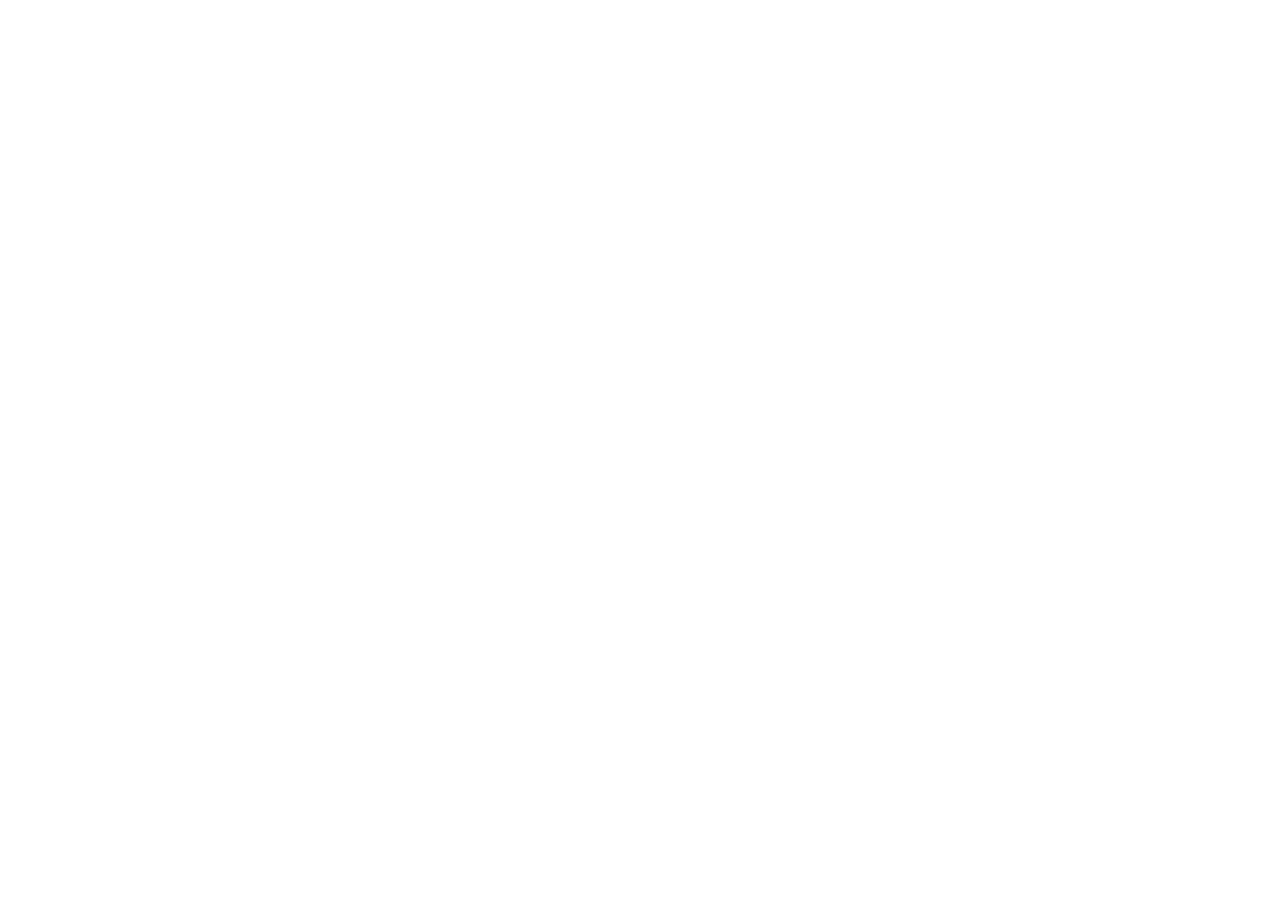
==== index.html @ 43b4e284 "Final" ====
<!doctype html>
<html lang="en">
  <head>
    <meta charset="UTF-8" />
    <meta name="viewport" content="width=device-width, initial-scale=1.0" />
    <title>Javier Alberto Olmos Aguilar | Portafolio</title>
  </head>
  <body>
    <div id="root"></div>
    <script type="module" src="/src/main.tsx"></script>
  </body>
</html>
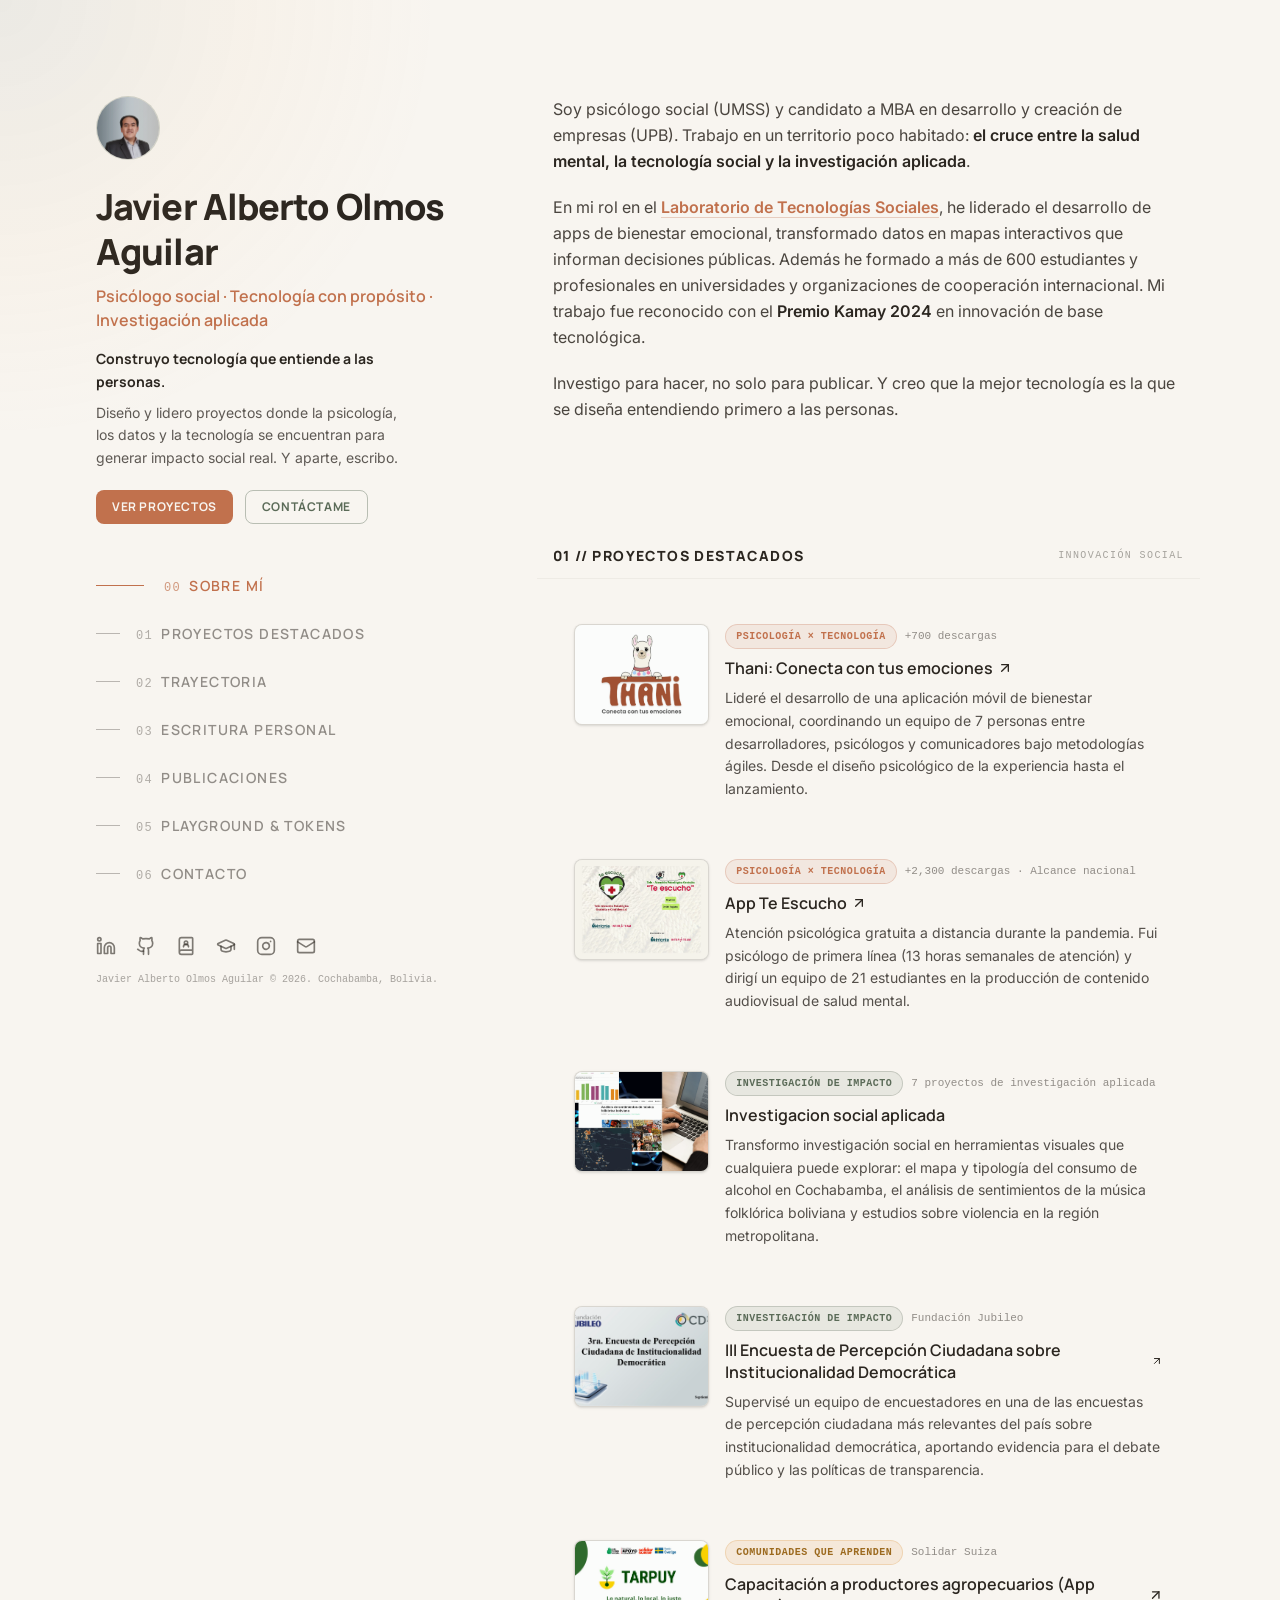
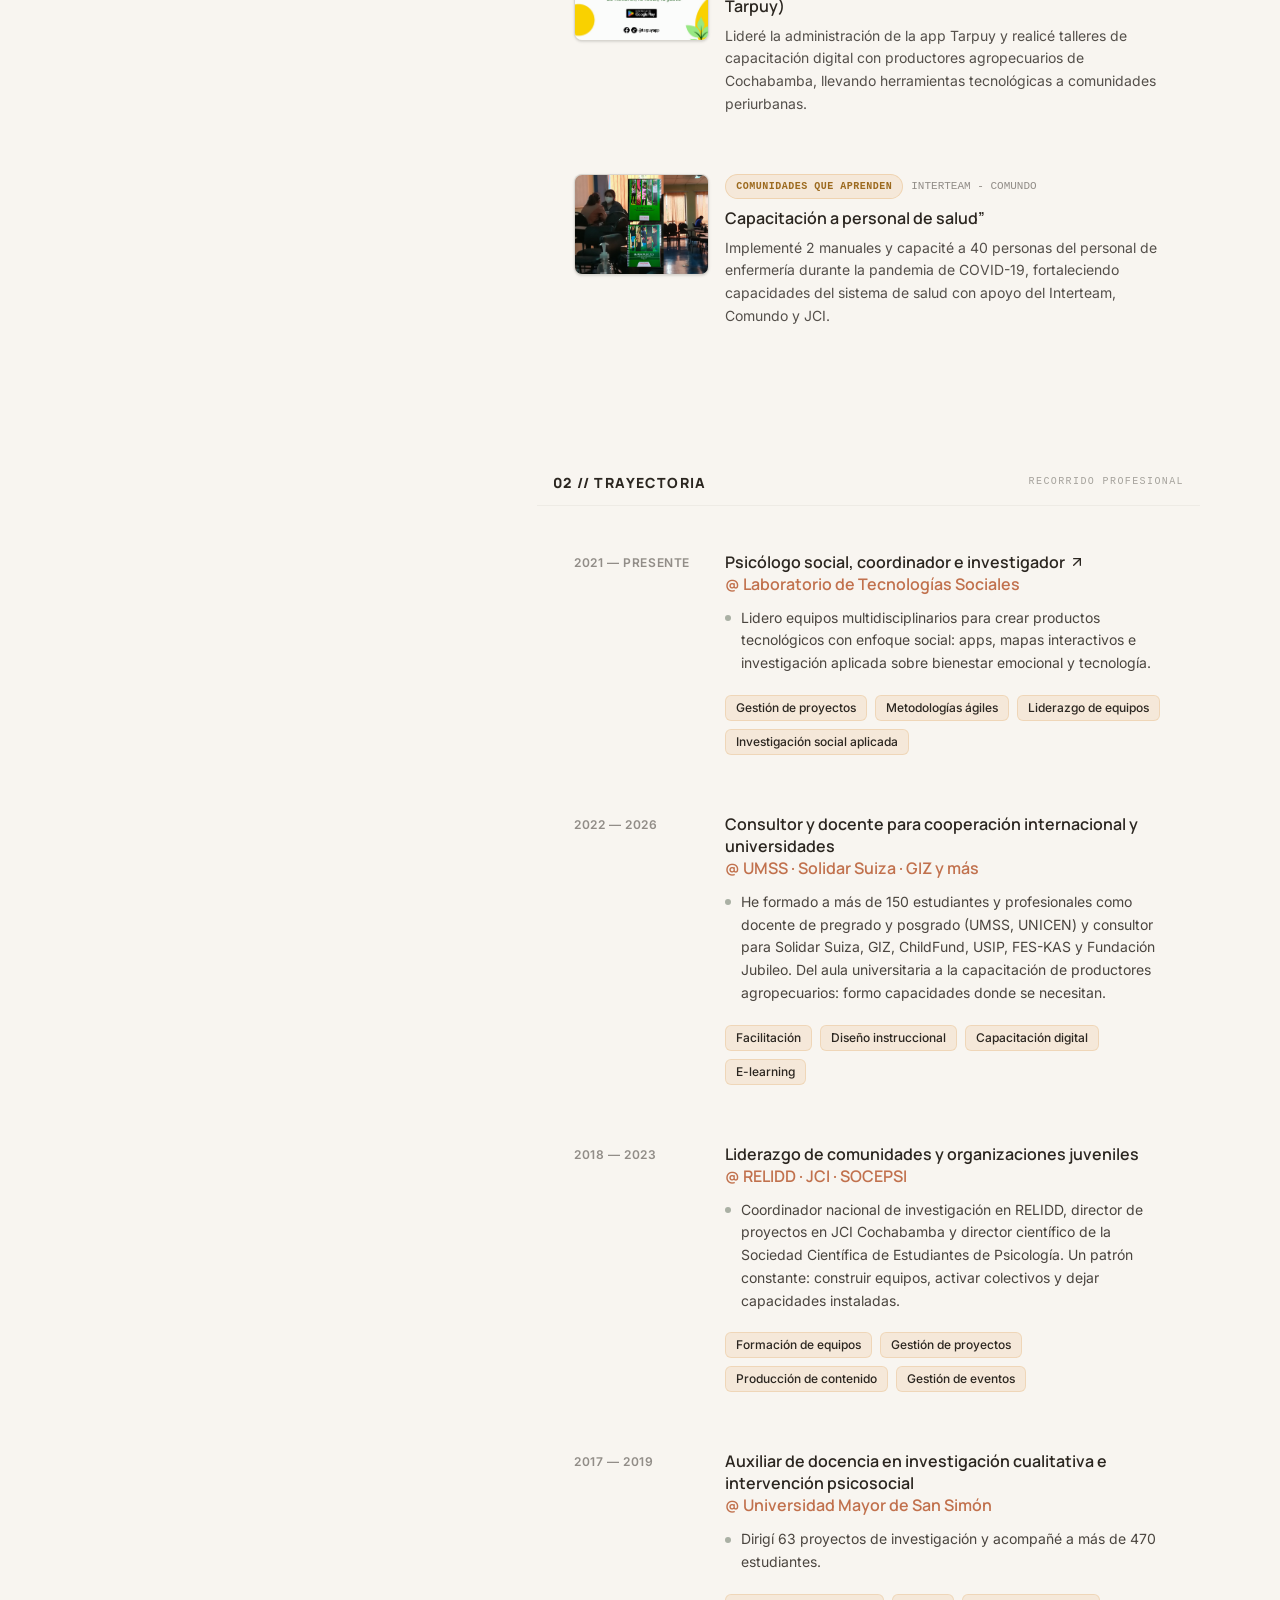
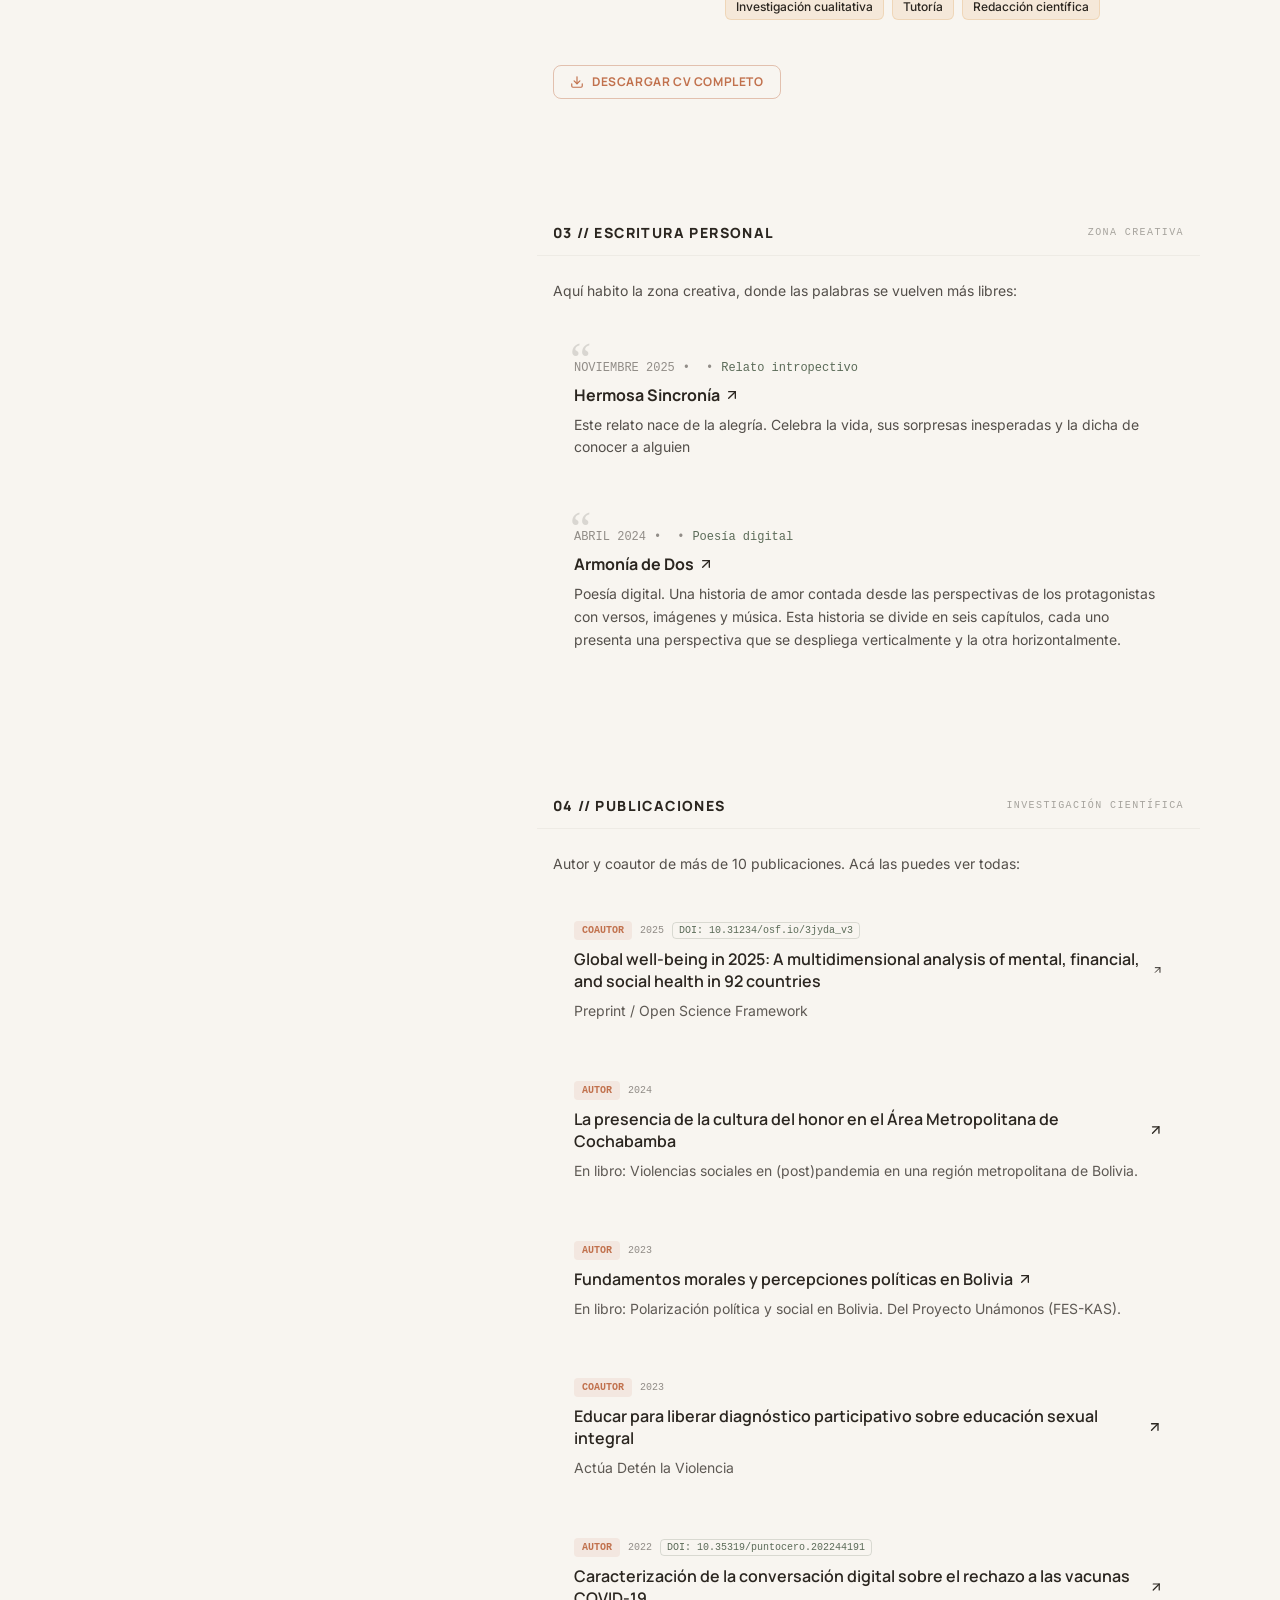
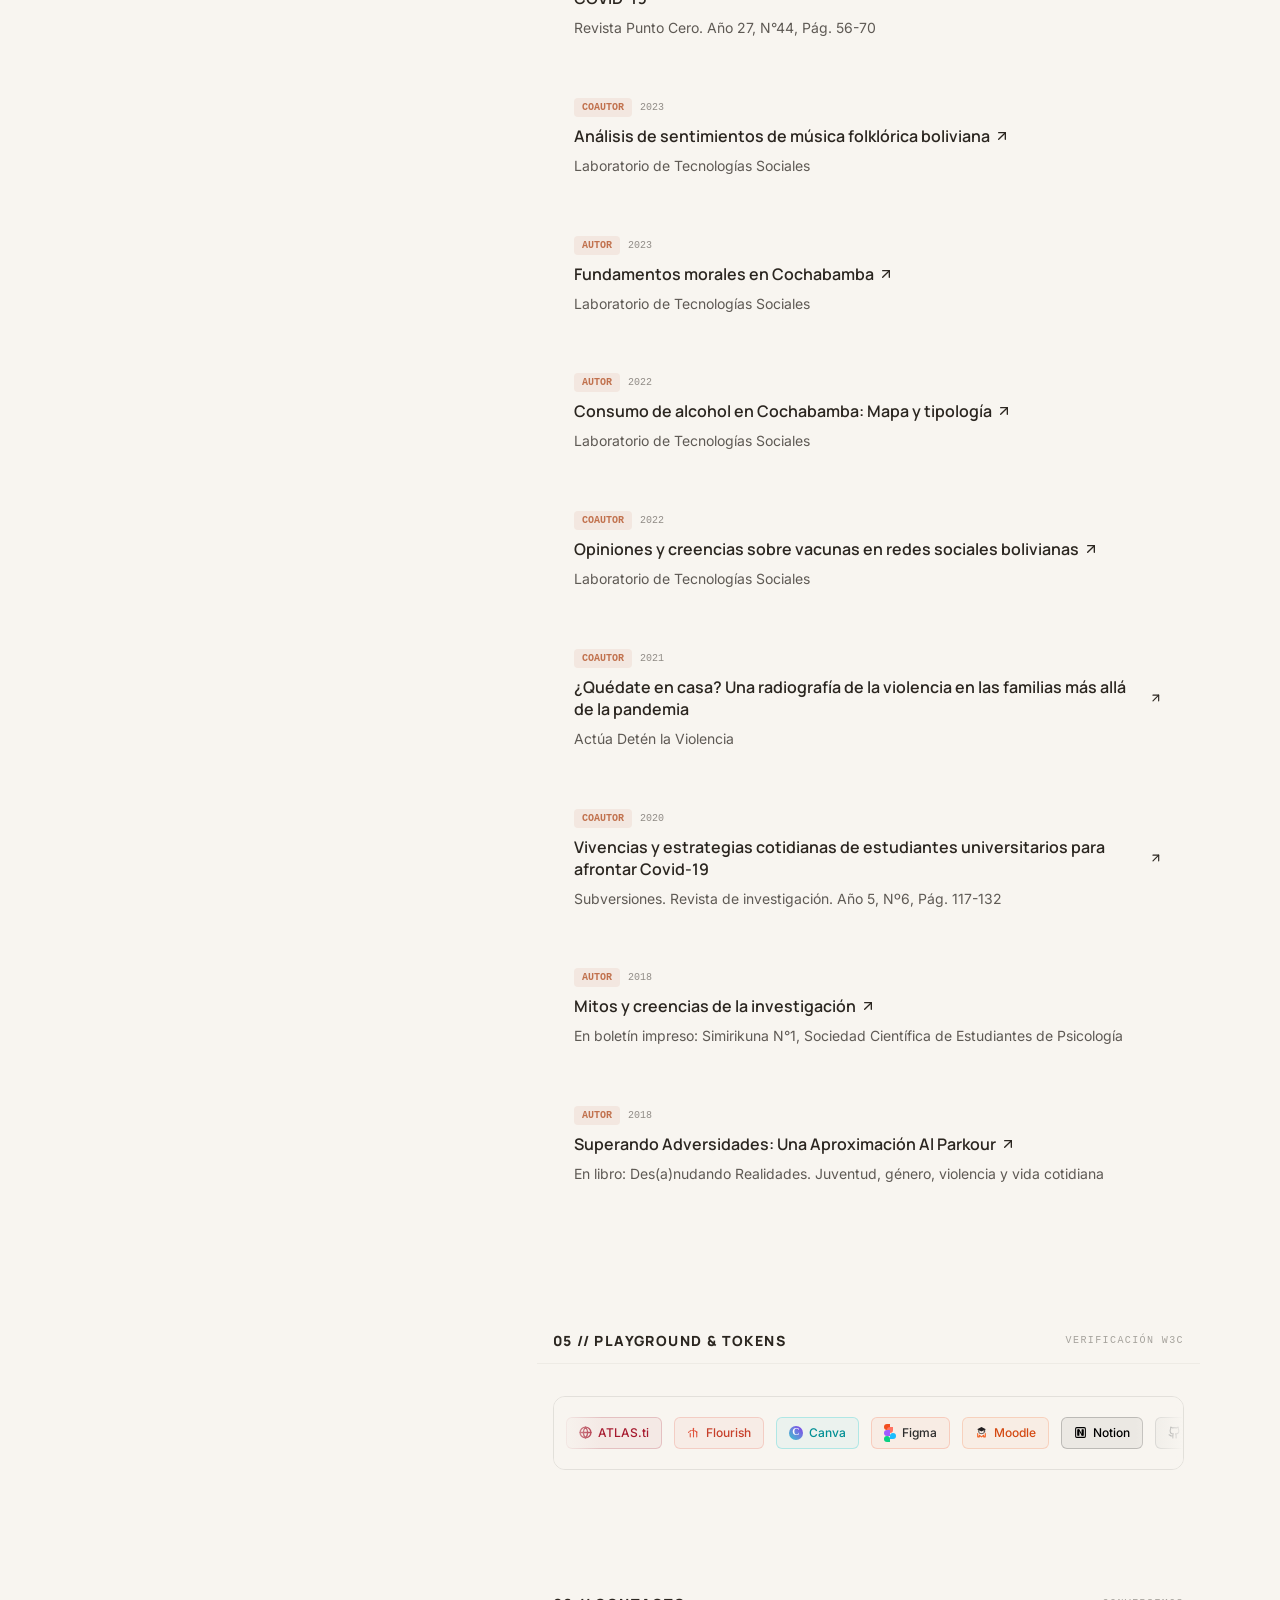
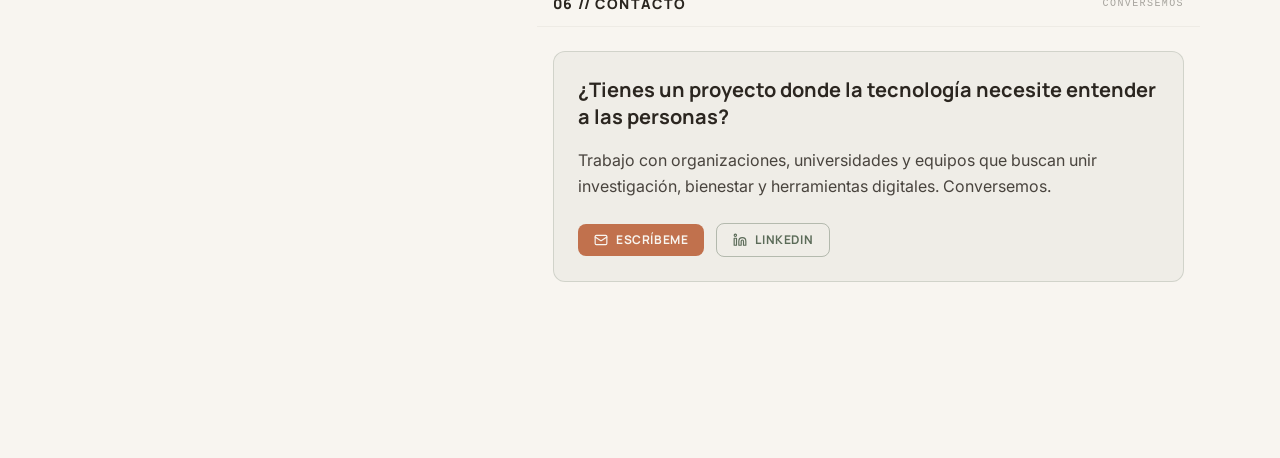
==== commit 6043a604: "Final_V2" ====
--- a/index.html
+++ b/index.html
@@ -4,10 +4,11 @@
     <meta charset="UTF-8" />
     <meta name="viewport" content="width=device-width, initial-scale=1.0" />
     <title>Javier Alberto Olmos Aguilar | Portafolio</title>
+    <script type="module" crossorigin src="./assets/index-BM7VfrUG.js"></script>
+    <link rel="stylesheet" crossorigin href="./assets/index-sVtx9qBC.css">
   </head>
   <body>
     <div id="root"></div>
-    <script type="module" src="/src/main.tsx"></script>
   </body>
 </html>
 
--- a/assets/index-sVtx9qBC.css
+++ b/assets/index-sVtx9qBC.css
@@ -0,0 +1 @@
+@import"https://fonts.googleapis.com/css2?family=Inter:wght@300;400;500;600;700&family=Manrope:wght@400;500;600;700;800&display=swap";/*! tailwindcss v4.3.2 | MIT License | https://tailwindcss.com */@layer properties{@supports (((-webkit-hyphens:none)) and (not (margin-trim:inline))) or ((-moz-orient:inline) and (not (color:rgb(from red r g b)))){*,:before,:after,::backdrop{--tw-translate-x:0;--tw-translate-y:0;--tw-translate-z:0;--tw-scale-x:1;--tw-scale-y:1;--tw-scale-z:1;--tw-border-style:solid;--tw-gradient-position:initial;--tw-gradient-from:#0000;--tw-gradient-via:#0000;--tw-gradient-to:#0000;--tw-gradient-stops:initial;--tw-gradient-via-stops:initial;--tw-gradient-from-position:0%;--tw-gradient-via-position:50%;--tw-gradient-to-position:100%;--tw-leading:initial;--tw-font-weight:initial;--tw-tracking:initial;--tw-shadow:0 0 #0000;--tw-shadow-color:initial;--tw-shadow-alpha:100%;--tw-inset-shadow:0 0 #0000;--tw-inset-shadow-color:initial;--tw-inset-shadow-alpha:100%;--tw-ring-color:initial;--tw-ring-shadow:0 0 #0000;--tw-inset-ring-color:initial;--tw-inset-ring-shadow:0 0 #0000;--tw-ring-inset:initial;--tw-ring-offset-width:0px;--tw-ring-offset-color:#fff;--tw-ring-offset-shadow:0 0 #0000;--tw-blur:initial;--tw-brightness:initial;--tw-contrast:initial;--tw-grayscale:initial;--tw-hue-rotate:initial;--tw-invert:initial;--tw-opacity:initial;--tw-saturate:initial;--tw-sepia:initial;--tw-drop-shadow:initial;--tw-drop-shadow-color:initial;--tw-drop-shadow-alpha:100%;--tw-drop-shadow-size:initial;--tw-backdrop-blur:initial;--tw-backdrop-brightness:initial;--tw-backdrop-contrast:initial;--tw-backdrop-grayscale:initial;--tw-backdrop-hue-rotate:initial;--tw-backdrop-invert:initial;--tw-backdrop-opacity:initial;--tw-backdrop-saturate:initial;--tw-backdrop-sepia:initial;--tw-duration:initial;--tw-ease:initial}}}@layer theme{:root,:host{--font-sans:"Inter", ui-sans-serif, system-ui, -apple-system, BlinkMacSystemFont, "Segoe UI", Roboto, "Helvetica Neue", Arial, sans-serif;--font-serif:ui-serif, Georgia, Cambria, "Times New Roman", Times, serif;--font-mono:ui-monospace, SFMono-Regular, Menlo, Monaco, Consolas, "Liberation Mono", "Courier New", monospace;--color-black:#000;--color-white:#fff;--spacing:.25rem;--breakpoint-xl:80rem;--container-xs:20rem;--text-xs:.75rem;--text-xs--line-height:calc(1 / .75);--text-sm:.875rem;--text-sm--line-height:calc(1.25 / .875);--text-base:1rem;--text-base--line-height: 1.5 ;--text-xl:1.25rem;--text-xl--line-height:calc(1.75 / 1.25);--text-3xl:1.875rem;--text-3xl--line-height: 1.2 ;--text-4xl:2.25rem;--text-4xl--line-height:calc(2.5 / 2.25);--text-5xl:3rem;--text-5xl--line-height:1;--font-weight-normal:400;--font-weight-medium:500;--font-weight-semibold:600;--font-weight-bold:700;--font-weight-extrabold:800;--tracking-tight:-.025em;--tracking-wider:.05em;--tracking-widest:.1em;--leading-tight:1.25;--leading-snug:1.375;--leading-relaxed:1.625;--radius-md:.375rem;--radius-lg:.5rem;--radius-xl:.75rem;--ease-out:cubic-bezier(0, 0, .2, 1);--blur-xs:4px;--default-transition-duration:.15s;--default-transition-timing-function:cubic-bezier(.4, 0, .2, 1);--default-font-family:var(--font-sans);--default-mono-font-family:var(--font-mono);--font-display:"Manrope", ui-sans-serif, system-ui, -apple-system, BlinkMacSystemFont, "Segoe UI", Roboto, "Helvetica Neue", Arial, sans-serif;--color-text-dark:#2b2620;--color-sage:#5b6b58;--color-terracotta:#c1714d;--color-ochre:#e0a458}}@layer base{*,:after,:before,::backdrop{box-sizing:border-box;border:0 solid;margin:0;padding:0}::file-selector-button{box-sizing:border-box;border:0 solid;margin:0;padding:0}html,:host{-webkit-text-size-adjust:100%;-moz-tab-size:4;tab-size:4;line-height:1.5;font-family:var(--default-font-family,ui-sans-serif, system-ui, sans-serif, "Apple Color Emoji", "Segoe UI Emoji", "Segoe UI Symbol", "Noto Color Emoji");font-feature-settings:var(--default-font-feature-settings,normal);font-variation-settings:var(--default-font-variation-settings,normal);-webkit-tap-highlight-color:transparent}hr{height:0;color:inherit;border-top-width:1px}abbr:where([title]){-webkit-text-decoration:underline dotted;text-decoration:underline dotted}h1,h2,h3,h4,h5,h6{font-size:inherit;font-weight:inherit}a{color:inherit;-webkit-text-decoration:inherit;text-decoration:inherit}b,strong{font-weight:bolder}code,kbd,samp,pre{font-family:var(--default-mono-font-family,ui-monospace, SFMono-Regular, Menlo, Monaco, Consolas, "Liberation Mono", "Courier New", monospace);font-feature-settings:var(--default-mono-font-feature-settings,normal);font-variation-settings:var(--default-mono-font-variation-settings,normal);font-size:1em}small{font-size:80%}sub,sup{vertical-align:baseline;font-size:75%;line-height:0;position:relative}sub{bottom:-.25em}sup{top:-.5em}table{text-indent:0;border-color:inherit;border-collapse:collapse}:-moz-focusring{outline:auto}progress{vertical-align:baseline}summary{display:list-item}ol,ul,menu{list-style:none}img,svg,video,canvas,audio,iframe,embed,object{vertical-align:middle;display:block}img,video{max-width:100%;height:auto}button,input,select,optgroup,textarea{font:inherit;font-feature-settings:inherit;font-variation-settings:inherit;letter-spacing:inherit;color:inherit;opacity:1;background-color:#0000;border-radius:0}::file-selector-button{font:inherit;font-feature-settings:inherit;font-variation-settings:inherit;letter-spacing:inherit;color:inherit;opacity:1;background-color:#0000;border-radius:0}:where(select:is([multiple],[size])) optgroup{font-weight:bolder}:where(select:is([multiple],[size])) optgroup option{padding-inline-start:20px}::file-selector-button{margin-inline-end:4px}::placeholder{opacity:1}@supports (not ((-webkit-appearance:-apple-pay-button))) or (contain-intrinsic-size:1px){::placeholder{color:currentColor}@supports (color:color-mix(in lab,red,red)){::placeholder{color:color-mix(in oklab,currentcolor 50%,transparent)}}}textarea{resize:vertical}::-webkit-search-decoration{-webkit-appearance:none}::-webkit-date-and-time-value{min-height:1lh;text-align:inherit}::-webkit-datetime-edit{display:inline-flex}::-webkit-datetime-edit-fields-wrapper{padding:0}::-webkit-datetime-edit{padding-block:0}::-webkit-datetime-edit-year-field{padding-block:0}::-webkit-datetime-edit-month-field{padding-block:0}::-webkit-datetime-edit-day-field{padding-block:0}::-webkit-datetime-edit-hour-field{padding-block:0}::-webkit-datetime-edit-minute-field{padding-block:0}::-webkit-datetime-edit-second-field{padding-block:0}::-webkit-datetime-edit-millisecond-field{padding-block:0}::-webkit-datetime-edit-meridiem-field{padding-block:0}::-webkit-calendar-picker-indicator{line-height:1}:-moz-ui-invalid{box-shadow:none}button,input:where([type=button],[type=reset],[type=submit]){-webkit-appearance:button;-moz-appearance:button;appearance:button}::file-selector-button{-webkit-appearance:button;-moz-appearance:button;appearance:button}::-webkit-inner-spin-button{height:auto}::-webkit-outer-spin-button{height:auto}[hidden]:where(:not([hidden=until-found])){display:none!important}}@layer components;@layer utilities{.pointer-events-none{pointer-events:none}.absolute{position:absolute}.fixed{position:fixed}.relative{position:relative}.inset-0{top:0;right:0;bottom:0;left:0}.inset-y-0{inset-block:0}.top-2{top:calc(var(--spacing) * 2)}.top-\[0\.6em\]{top:.6em}.right-0{right:0}.left-0{left:0}.left-4{left:calc(var(--spacing) * 4)}.z-0{z-index:0}.z-10{z-index:10}.z-20{z-index:20}.z-30{z-index:30}.z-40{z-index:40}.container{width:100%}@media(min-width:40rem){.container{max-width:40rem}}@media(min-width:48rem){.container{max-width:48rem}}@media(min-width:64rem){.container{max-width:64rem}}@media(min-width:80rem){.container{max-width:80rem}}@media(min-width:96rem){.container{max-width:96rem}}.-mx-4{margin-inline:calc(var(--spacing) * -4)}.mx-auto{margin-inline:auto}.my-12{margin-block:calc(var(--spacing) * 12)}.-mt-0\.5{margin-top:calc(var(--spacing) * -.5)}.mt-2{margin-top:calc(var(--spacing) * 2)}.mt-2\.5{margin-top:calc(var(--spacing) * 2.5)}.mt-4{margin-top:calc(var(--spacing) * 4)}.mt-5{margin-top:calc(var(--spacing) * 5)}.mt-8{margin-top:calc(var(--spacing) * 8)}.mr-2{margin-right:calc(var(--spacing) * 2)}.mb-2{margin-bottom:calc(var(--spacing) * 2)}.mb-6{margin-bottom:calc(var(--spacing) * 6)}.contents{display:contents}.flex{display:flex}.grid{display:grid}.hidden{display:none}.inline-block{display:inline-block}.inline-flex{display:inline-flex}.aspect-\[4\/3\]{aspect-ratio:4/3}.h-1\.5{height:calc(var(--spacing) * 1.5)}.h-3\.5{height:calc(var(--spacing) * 3.5)}.h-16{height:calc(var(--spacing) * 16)}.h-\[1px\]{height:1px}.h-full{height:100%}.min-h-screen{min-height:100vh}.w-1\.5{width:calc(var(--spacing) * 1.5)}.w-3\.5{width:calc(var(--spacing) * 3.5)}.w-6{width:calc(var(--spacing) * 6)}.w-12{width:calc(var(--spacing) * 12)}.w-16{width:calc(var(--spacing) * 16)}.w-full{width:100%}.max-w-screen-xl{max-width:var(--breakpoint-xl)}.max-w-xs{max-width:var(--container-xs)}.shrink-0{flex-shrink:0}.translate-x-1{--tw-translate-x:var(--spacing);translate:var(--tw-translate-x) var(--tw-translate-y)}.-translate-y-1{--tw-translate-y:calc(var(--spacing) * -1);translate:var(--tw-translate-x) var(--tw-translate-y)}.scale-105{--tw-scale-x:105%;--tw-scale-y:105%;--tw-scale-z:105%;scale:var(--tw-scale-x) var(--tw-scale-y)}.cursor-pointer{cursor:pointer}.scroll-mt-16{scroll-margin-top:calc(var(--spacing) * 16)}.list-none{list-style-type:none}.grid-cols-1{grid-template-columns:repeat(1,minmax(0,1fr))}.grid-cols-12{grid-template-columns:repeat(12,minmax(0,1fr))}.flex-col{flex-direction:column}.flex-wrap{flex-wrap:wrap}.items-baseline{align-items:baseline}.items-center{align-items:center}.items-start{align-items:flex-start}.justify-between{justify-content:space-between}.justify-center{justify-content:center}.gap-1{gap:var(--spacing)}.gap-1\.5{gap:calc(var(--spacing) * 1.5)}.gap-2{gap:calc(var(--spacing) * 2)}.gap-3{gap:calc(var(--spacing) * 3)}.gap-4{gap:calc(var(--spacing) * 4)}.gap-5{gap:calc(var(--spacing) * 5)}.gap-6{gap:calc(var(--spacing) * 6)}.gap-8{gap:calc(var(--spacing) * 8)}.gap-20{gap:calc(var(--spacing) * 20)}.gap-x-1\.5{column-gap:calc(var(--spacing) * 1.5)}.self-start{align-self:flex-start}.overflow-hidden{overflow:hidden}.overflow-x-hidden{overflow-x:hidden}.rounded{border-radius:.25rem}.rounded-full{border-radius:3.40282e38px}.rounded-lg{border-radius:var(--radius-lg)}.rounded-md{border-radius:var(--radius-md)}.rounded-xl{border-radius:var(--radius-xl)}.border{border-style:var(--tw-border-style);border-width:1px}.border-x{border-inline-style:var(--tw-border-style);border-inline-width:1px}.border-b{border-bottom-style:var(--tw-border-style);border-bottom-width:1px}.border-\[\#00A86B\]\/20{border-color:#00a86b33}.border-\[\#00C4CC\]\/25{border-color:#00c4cc40}.border-\[\#000000\]\/20{border-color:oklab(0% none none/.2) oklab(0% none none/.2) oklab(0% none none/.2) oklab(0% none none/.2)}.border-\[\#4A154B\]\/15{border-color:#4a154b26}.border-\[\#0052CC\]\/15{border-color:#0052cc26}.border-\[\#4285F4\]\/20{border-color:#4285f433}.border-\[\#24292e\]\/20{border-color:#24292e33}.border-\[\#A6192E\]\/20{border-color:#a6192e33}.border-\[\#E0A458\]\/25{border-color:#e0a45840}.border-\[\#E23E57\]\/20{border-color:#e23e5733}.border-\[\#E0533C\]\/20{border-color:#e0533c33}.border-\[\#F24E1E\]\/20{border-color:#f24e1e33}.border-\[\#F25F22\]\/20{border-color:#f25f2233}.border-\[\#FF5E5B\]\/20{border-color:#ff5e5b33}.border-ochre\/25{border-color:#e0a45840}@supports (color:color-mix(in lab,red,red)){.border-ochre\/25{border-color:color-mix(in oklab,var(--color-ochre) 25%,transparent)}}.border-ochre\/30{border-color:#e0a4584d}@supports (color:color-mix(in lab,red,red)){.border-ochre\/30{border-color:color-mix(in oklab,var(--color-ochre) 30%,transparent)}}.border-sage\/5{border-color:#5b6b580d}@supports (color:color-mix(in lab,red,red)){.border-sage\/5{border-color:color-mix(in oklab,var(--color-sage) 5%,transparent)}}.border-sage\/20{border-color:#5b6b5833}@supports (color:color-mix(in lab,red,red)){.border-sage\/20{border-color:color-mix(in oklab,var(--color-sage) 20%,transparent)}}.border-sage\/25{border-color:#5b6b5840}@supports (color:color-mix(in lab,red,red)){.border-sage\/25{border-color:color-mix(in oklab,var(--color-sage) 25%,transparent)}}.border-sage\/40{border-color:#5b6b5866}@supports (color:color-mix(in lab,red,red)){.border-sage\/40{border-color:color-mix(in oklab,var(--color-sage) 40%,transparent)}}.border-terracotta\/25{border-color:#c1714d40}@supports (color:color-mix(in lab,red,red)){.border-terracotta\/25{border-color:color-mix(in oklab,var(--color-terracotta) 25%,transparent)}}.border-terracotta\/40{border-color:#c1714d66}@supports (color:color-mix(in lab,red,red)){.border-terracotta\/40{border-color:color-mix(in oklab,var(--color-terracotta) 40%,transparent)}}.border-text-dark\/5{border-color:#2b26200d}@supports (color:color-mix(in lab,red,red)){.border-text-dark\/5{border-color:color-mix(in oklab,var(--color-text-dark) 5%,transparent)}}.border-text-dark\/10{border-color:#2b26201a}@supports (color:color-mix(in lab,red,red)){.border-text-dark\/10{border-color:color-mix(in oklab,var(--color-text-dark) 10%,transparent)}}.border-transparent{border-color:#0000}.bg-\[\#00A86B\]\/5{background-color:#00a86b0d}.bg-\[\#00C4CC\]\/5{background-color:#00c4cc0d}.bg-\[\#000000\]\/5{background-color:oklab(0% none none/.05)}.bg-\[\#4A154B\]\/5{background-color:#4a154b0d}.bg-\[\#0052CC\]\/5{background-color:#0052cc0d}.bg-\[\#4285F4\]\/5{background-color:#4285f40d}.bg-\[\#24292e\]\/5{background-color:#24292e0d}.bg-\[\#A6192E\]\/5{background-color:#a6192e0d}.bg-\[\#E0A458\]\/10{background-color:#e0a4581a}.bg-\[\#E23E57\]\/5{background-color:#e23e570d}.bg-\[\#E0533C\]\/5{background-color:#e0533c0d}.bg-\[\#F8F5F0\]{background-color:#f8f5f0}.bg-\[\#F8F5F0\]\/90{background-color:#f8f5f0e6}.bg-\[\#F24E1E\]\/5{background-color:#f24e1e0d}.bg-\[\#F25F22\]\/5{background-color:#f25f220d}.bg-\[\#FF5E5B\]\/5{background-color:#ff5e5b0d}.bg-ochre\/15{background-color:#e0a45826}@supports (color:color-mix(in lab,red,red)){.bg-ochre\/15{background-color:color-mix(in oklab,var(--color-ochre) 15%,transparent)}}.bg-sage\/5{background-color:#5b6b580d}@supports (color:color-mix(in lab,red,red)){.bg-sage\/5{background-color:color-mix(in oklab,var(--color-sage) 5%,transparent)}}.bg-sage\/10{background-color:#5b6b581a}@supports (color:color-mix(in lab,red,red)){.bg-sage\/10{background-color:color-mix(in oklab,var(--color-sage) 10%,transparent)}}.bg-sage\/50{background-color:#5b6b5880}@supports (color:color-mix(in lab,red,red)){.bg-sage\/50{background-color:color-mix(in oklab,var(--color-sage) 50%,transparent)}}.bg-sage\/\[0\.03\]{background-color:#5b6b5808}@supports (color:color-mix(in lab,red,red)){.bg-sage\/\[0\.03\]{background-color:color-mix(in oklab,var(--color-sage) 3%,transparent)}}.bg-sage\/\[0\.05\]{background-color:#5b6b580d}@supports (color:color-mix(in lab,red,red)){.bg-sage\/\[0\.05\]{background-color:color-mix(in oklab,var(--color-sage) 5%,transparent)}}.bg-terracotta{background-color:var(--color-terracotta)}.bg-terracotta\/10{background-color:#c1714d1a}@supports (color:color-mix(in lab,red,red)){.bg-terracotta\/10{background-color:color-mix(in oklab,var(--color-terracotta) 10%,transparent)}}.bg-text-dark\/5{background-color:#2b26200d}@supports (color:color-mix(in lab,red,red)){.bg-text-dark\/5{background-color:color-mix(in oklab,var(--color-text-dark) 5%,transparent)}}.bg-text-dark\/30{background-color:#2b26204d}@supports (color:color-mix(in lab,red,red)){.bg-text-dark\/30{background-color:color-mix(in oklab,var(--color-text-dark) 30%,transparent)}}.bg-gradient-to-l{--tw-gradient-position:to left in oklab;background-image:linear-gradient(var(--tw-gradient-stops))}.bg-gradient-to-r{--tw-gradient-position:to right in oklab;background-image:linear-gradient(var(--tw-gradient-stops))}.bg-gradient-to-tr{--tw-gradient-position:to top right in oklab;background-image:linear-gradient(var(--tw-gradient-stops))}.from-\[\#00C4CC\]{--tw-gradient-from:#00c4cc;--tw-gradient-stops:var(--tw-gradient-via-stops,var(--tw-gradient-position), var(--tw-gradient-from) var(--tw-gradient-from-position), var(--tw-gradient-to) var(--tw-gradient-to-position))}.from-\[\#F8F5F0\]{--tw-gradient-from:#f8f5f0;--tw-gradient-stops:var(--tw-gradient-via-stops,var(--tw-gradient-position), var(--tw-gradient-from) var(--tw-gradient-from-position), var(--tw-gradient-to) var(--tw-gradient-to-position))}.to-\[\#7d2ae8\]{--tw-gradient-to:#7d2ae8;--tw-gradient-stops:var(--tw-gradient-via-stops,var(--tw-gradient-position), var(--tw-gradient-from) var(--tw-gradient-from-position), var(--tw-gradient-to) var(--tw-gradient-to-position))}.to-transparent{--tw-gradient-to:transparent;--tw-gradient-stops:var(--tw-gradient-via-stops,var(--tw-gradient-position), var(--tw-gradient-from) var(--tw-gradient-from-position), var(--tw-gradient-to) var(--tw-gradient-to-position))}.object-cover{object-fit:cover}.p-1{padding:var(--spacing)}.p-5{padding:calc(var(--spacing) * 5)}.p-6{padding:calc(var(--spacing) * 6)}.px-1\.5{padding-inline:calc(var(--spacing) * 1.5)}.px-2{padding-inline:calc(var(--spacing) * 2)}.px-2\.5{padding-inline:calc(var(--spacing) * 2.5)}.px-3{padding-inline:calc(var(--spacing) * 3)}.px-4{padding-inline:calc(var(--spacing) * 4)}.px-6{padding-inline:calc(var(--spacing) * 6)}.py-0\.5{padding-block:calc(var(--spacing) * .5)}.py-1{padding-block:var(--spacing)}.py-1\.5{padding-block:calc(var(--spacing) * 1.5)}.py-2{padding-block:calc(var(--spacing) * 2)}.py-3{padding-block:calc(var(--spacing) * 3)}.py-5{padding-block:calc(var(--spacing) * 5)}.py-12{padding-block:calc(var(--spacing) * 12)}.pt-1{padding-top:var(--spacing)}.pt-4{padding-top:calc(var(--spacing) * 4)}.pt-8{padding-top:calc(var(--spacing) * 8)}.pb-20{padding-bottom:calc(var(--spacing) * 20)}.pl-0{padding-left:0}.pl-4{padding-left:calc(var(--spacing) * 4)}.text-left{text-align:left}.font-display{font-family:var(--font-display)}.font-mono{font-family:var(--font-mono)}.font-sans{font-family:var(--font-sans)}.font-serif{font-family:var(--font-serif)}.text-3xl{font-size:var(--text-3xl);line-height:var(--tw-leading,var(--text-3xl--line-height))}.text-5xl{font-size:var(--text-5xl);line-height:var(--tw-leading,var(--text-5xl--line-height))}.text-base{font-size:var(--text-base);line-height:var(--tw-leading,var(--text-base--line-height))}.text-sm{font-size:var(--text-sm);line-height:var(--tw-leading,var(--text-sm--line-height))}.text-xl{font-size:var(--text-xl);line-height:var(--tw-leading,var(--text-xl--line-height))}.text-xs{font-size:var(--text-xs);line-height:var(--tw-leading,var(--text-xs--line-height))}.text-\[9px\]{font-size:9px}.text-\[10px\]{font-size:10px}.text-\[11px\]{font-size:11px}.leading-none{--tw-leading:1;line-height:1}.leading-relaxed{--tw-leading:var(--leading-relaxed);line-height:var(--leading-relaxed)}.leading-snug{--tw-leading:var(--leading-snug);line-height:var(--leading-snug)}.leading-tight{--tw-leading:var(--leading-tight);line-height:var(--leading-tight)}.font-bold{--tw-font-weight:var(--font-weight-bold);font-weight:var(--font-weight-bold)}.font-extrabold{--tw-font-weight:var(--font-weight-extrabold);font-weight:var(--font-weight-extrabold)}.font-medium{--tw-font-weight:var(--font-weight-medium);font-weight:var(--font-weight-medium)}.font-normal{--tw-font-weight:var(--font-weight-normal);font-weight:var(--font-weight-normal)}.font-semibold{--tw-font-weight:var(--font-weight-semibold);font-weight:var(--font-weight-semibold)}.tracking-tight{--tw-tracking:var(--tracking-tight);letter-spacing:var(--tracking-tight)}.tracking-wider{--tw-tracking:var(--tracking-wider);letter-spacing:var(--tracking-wider)}.tracking-widest{--tw-tracking:var(--tracking-widest);letter-spacing:var(--tracking-widest)}.text-\[\#00A86B\]{color:#00a86b}.text-\[\#000000\]{color:#000}.text-\[\#1A73E8\]{color:#1a73e8}.text-\[\#2B2620\]{color:#2b2620}.text-\[\#2C2C2C\]{color:#2c2c2c}.text-\[\#4A154B\]{color:#4a154b}.text-\[\#008A56\]{color:#008a56}.text-\[\#008F94\]{color:#008f94}.text-\[\#9C6A1F\]{color:#9c6a1f}.text-\[\#0052CC\]{color:#0052cc}.text-\[\#24292e\]{color:#24292e}.text-\[\#A6192E\]{color:#a6192e}.text-\[\#C42E45\]{color:#c42e45}.text-\[\#C7402B\]{color:#c7402b}.text-\[\#D44A13\]{color:#d44a13}.text-\[\#E0A458\]{color:#e0a458}.text-\[\#E04F4C\]{color:#e04f4c}.text-\[\#E23E57\]{color:#e23e57}.text-\[\#E0533C\]{color:#e0533c}.text-\[\#F8F5F0\]{color:#f8f5f0}.text-\[\#F25F22\]{color:#f25f22}.text-\[\#FF5E5B\]{color:#ff5e5b}.text-black{color:var(--color-black)}.text-sage{color:var(--color-sage)}.text-sage\/30{color:#5b6b584d}@supports (color:color-mix(in lab,red,red)){.text-sage\/30{color:color-mix(in oklab,var(--color-sage) 30%,transparent)}}.text-sage\/70{color:#5b6b58b3}@supports (color:color-mix(in lab,red,red)){.text-sage\/70{color:color-mix(in oklab,var(--color-sage) 70%,transparent)}}.text-terracotta{color:var(--color-terracotta)}.text-text-dark{color:var(--color-text-dark)}.text-text-dark\/15{color:#2b262026}@supports (color:color-mix(in lab,red,red)){.text-text-dark\/15{color:color-mix(in oklab,var(--color-text-dark) 15%,transparent)}}.text-text-dark\/40{color:#2b262066}@supports (color:color-mix(in lab,red,red)){.text-text-dark\/40{color:color-mix(in oklab,var(--color-text-dark) 40%,transparent)}}.text-text-dark\/50{color:#2b262080}@supports (color:color-mix(in lab,red,red)){.text-text-dark\/50{color:color-mix(in oklab,var(--color-text-dark) 50%,transparent)}}.text-text-dark\/60{color:#2b262099}@supports (color:color-mix(in lab,red,red)){.text-text-dark\/60{color:color-mix(in oklab,var(--color-text-dark) 60%,transparent)}}.text-text-dark\/75{color:#2b2620bf}@supports (color:color-mix(in lab,red,red)){.text-text-dark\/75{color:color-mix(in oklab,var(--color-text-dark) 75%,transparent)}}.text-text-dark\/80{color:#2b2620cc}@supports (color:color-mix(in lab,red,red)){.text-text-dark\/80{color:color-mix(in oklab,var(--color-text-dark) 80%,transparent)}}.text-text-dark\/85{color:#2b2620d9}@supports (color:color-mix(in lab,red,red)){.text-text-dark\/85{color:color-mix(in oklab,var(--color-text-dark) 85%,transparent)}}.text-white{color:var(--color-white)}.uppercase{text-transform:uppercase}.underline{text-decoration-line:underline}.decoration-terracotta\/30{text-decoration-color:#c1714d4d}@supports (color:color-mix(in lab,red,red)){.decoration-terracotta\/30{-webkit-text-decoration-color:color-mix(in oklab,var(--color-terracotta) 30%,transparent);text-decoration-color:color-mix(in oklab,var(--color-terracotta) 30%,transparent)}}.underline-offset-4{text-underline-offset:4px}.opacity-20{opacity:.2}.opacity-70{opacity:.7}.mix-blend-multiply{mix-blend-mode:multiply}.shadow-\[0_4px_20px_-4px_rgba\(91\,107\,88\,0\.1\)\]{--tw-shadow:0 4px 20px -4px var(--tw-shadow-color,#5b6b581a);box-shadow:var(--tw-inset-shadow),var(--tw-inset-ring-shadow),var(--tw-ring-offset-shadow),var(--tw-ring-shadow),var(--tw-shadow)}.shadow-inner{--tw-shadow:inset 0 2px 4px 0 var(--tw-shadow-color,#0000000d);box-shadow:var(--tw-inset-shadow),var(--tw-inset-ring-shadow),var(--tw-ring-offset-shadow),var(--tw-ring-shadow),var(--tw-shadow)}.shadow-sm{--tw-shadow:0 1px 3px 0 var(--tw-shadow-color,#0000001a), 0 1px 2px -1px var(--tw-shadow-color,#0000001a);box-shadow:var(--tw-inset-shadow),var(--tw-inset-ring-shadow),var(--tw-ring-offset-shadow),var(--tw-ring-shadow),var(--tw-shadow)}.brightness-105{--tw-brightness:brightness(105%);filter:var(--tw-blur,) var(--tw-brightness,) var(--tw-contrast,) var(--tw-grayscale,) var(--tw-hue-rotate,) var(--tw-invert,) var(--tw-saturate,) var(--tw-sepia,) var(--tw-drop-shadow,)}.filter{filter:var(--tw-blur,) var(--tw-brightness,) var(--tw-contrast,) var(--tw-grayscale,) var(--tw-hue-rotate,) var(--tw-invert,) var(--tw-saturate,) var(--tw-sepia,) var(--tw-drop-shadow,)}.backdrop-blur-xs{--tw-backdrop-blur:blur(var(--blur-xs));-webkit-backdrop-filter:var(--tw-backdrop-blur,) var(--tw-backdrop-brightness,) var(--tw-backdrop-contrast,) var(--tw-backdrop-grayscale,) var(--tw-backdrop-hue-rotate,) var(--tw-backdrop-invert,) var(--tw-backdrop-opacity,) var(--tw-backdrop-saturate,) var(--tw-backdrop-sepia,);backdrop-filter:var(--tw-backdrop-blur,) var(--tw-backdrop-brightness,) var(--tw-backdrop-contrast,) var(--tw-backdrop-grayscale,) var(--tw-backdrop-hue-rotate,) var(--tw-backdrop-invert,) var(--tw-backdrop-opacity,) var(--tw-backdrop-saturate,) var(--tw-backdrop-sepia,)}.transition{transition-property:color,background-color,border-color,outline-color,text-decoration-color,fill,stroke,--tw-gradient-from,--tw-gradient-via,--tw-gradient-to,opacity,box-shadow,transform,translate,scale,rotate,filter,-webkit-backdrop-filter,backdrop-filter,display,content-visibility,overlay,pointer-events;transition-timing-function:var(--tw-ease,var(--default-transition-timing-function));transition-duration:var(--tw-duration,var(--default-transition-duration))}.transition-all{transition-property:all;transition-timing-function:var(--tw-ease,var(--default-transition-timing-function));transition-duration:var(--tw-duration,var(--default-transition-duration))}.transition-colors{transition-property:color,background-color,border-color,outline-color,text-decoration-color,fill,stroke,--tw-gradient-from,--tw-gradient-via,--tw-gradient-to;transition-timing-function:var(--tw-ease,var(--default-transition-timing-function));transition-duration:var(--tw-duration,var(--default-transition-duration))}.transition-opacity{transition-property:opacity;transition-timing-function:var(--tw-ease,var(--default-transition-timing-function));transition-duration:var(--tw-duration,var(--default-transition-duration))}.transition-transform{transition-property:transform,translate,scale,rotate;transition-timing-function:var(--tw-ease,var(--default-transition-timing-function));transition-duration:var(--tw-duration,var(--default-transition-duration))}.duration-200{--tw-duration:.2s;transition-duration:.2s}.duration-300{--tw-duration:.3s;transition-duration:.3s}.duration-500{--tw-duration:.5s;transition-duration:.5s}.ease-out{--tw-ease:var(--ease-out);transition-timing-function:var(--ease-out)}.select-none{-webkit-user-select:none;user-select:none}@media(hover:hover){.group-hover\:w-12:is(:where(.group):hover *){width:calc(var(--spacing) * 12)}.group-hover\:translate-x-1:is(:where(.group):hover *){--tw-translate-x:var(--spacing);translate:var(--tw-translate-x) var(--tw-translate-y)}.group-hover\:-translate-y-1:is(:where(.group):hover *){--tw-translate-y:calc(var(--spacing) * -1);translate:var(--tw-translate-x) var(--tw-translate-y)}.group-hover\:scale-105:is(:where(.group):hover *){--tw-scale-x:105%;--tw-scale-y:105%;--tw-scale-z:105%;scale:var(--tw-scale-x) var(--tw-scale-y)}.group-hover\:bg-text-dark\/60:is(:where(.group):hover *){background-color:#2b262099}@supports (color:color-mix(in lab,red,red)){.group-hover\:bg-text-dark\/60:is(:where(.group):hover *){background-color:color-mix(in oklab,var(--color-text-dark) 60%,transparent)}}.group-hover\:text-terracotta:is(:where(.group):hover *){color:var(--color-terracotta)}.group-hover\:text-terracotta\/25:is(:where(.group):hover *){color:#c1714d40}@supports (color:color-mix(in lab,red,red)){.group-hover\:text-terracotta\/25:is(:where(.group):hover *){color:color-mix(in oklab,var(--color-terracotta) 25%,transparent)}}.group-hover\:text-text-dark:is(:where(.group):hover *){color:var(--color-text-dark)}.group-hover\:opacity-0:is(:where(.group):hover *){opacity:0}.group-hover\:brightness-105:is(:where(.group):hover *){--tw-brightness:brightness(105%);filter:var(--tw-blur,) var(--tw-brightness,) var(--tw-contrast,) var(--tw-grayscale,) var(--tw-hue-rotate,) var(--tw-invert,) var(--tw-saturate,) var(--tw-sepia,) var(--tw-drop-shadow,)}.group-hover\/link\:translate-x-1:is(:where(.group\/link):hover *){--tw-translate-x:var(--spacing);translate:var(--tw-translate-x) var(--tw-translate-y)}.group-hover\/link\:-translate-y-1:is(:where(.group\/link):hover *){--tw-translate-y:calc(var(--spacing) * -1);translate:var(--tw-translate-x) var(--tw-translate-y)}.group-hover\/link\:text-terracotta:is(:where(.group\/link):hover *){color:var(--color-terracotta)}}.selection\:bg-ochre\/30 ::selection{background-color:#e0a4584d}@supports (color:color-mix(in lab,red,red)){.selection\:bg-ochre\/30 ::selection{background-color:color-mix(in oklab,var(--color-ochre) 30%,transparent)}}.selection\:bg-ochre\/30::selection{background-color:#e0a4584d}@supports (color:color-mix(in lab,red,red)){.selection\:bg-ochre\/30::selection{background-color:color-mix(in oklab,var(--color-ochre) 30%,transparent)}}.selection\:text-\[\#2B2620\] ::selection{color:#2b2620}.selection\:text-\[\#2B2620\]::selection{color:#2b2620}@media(hover:hover){.hover\:-translate-y-0\.5:hover{--tw-translate-y:calc(var(--spacing) * -.5);translate:var(--tw-translate-x) var(--tw-translate-y)}.hover\:border-sage\/10:hover{border-color:#5b6b581a}@supports (color:color-mix(in lab,red,red)){.hover\:border-sage\/10:hover{border-color:color-mix(in oklab,var(--color-sage) 10%,transparent)}}.hover\:bg-\[\#00A86B\]\/10:hover{background-color:#00a86b1a}.hover\:bg-\[\#00C4CC\]\/10:hover{background-color:#00c4cc1a}.hover\:bg-\[\#000000\]\/10:hover{background-color:oklab(0% none none/.1)}.hover\:bg-\[\#4A154B\]\/10:hover{background-color:#4a154b1a}.hover\:bg-\[\#0052CC\]\/10:hover{background-color:#0052cc1a}.hover\:bg-\[\#4285F4\]\/10:hover{background-color:#4285f41a}.hover\:bg-\[\#24292e\]\/10:hover{background-color:#24292e1a}.hover\:bg-\[\#A6192E\]\/10:hover{background-color:#a6192e1a}.hover\:bg-\[\#E0A458\]\/20:hover{background-color:#e0a45833}.hover\:bg-\[\#E23E57\]\/10:hover{background-color:#e23e571a}.hover\:bg-\[\#E0533C\]\/10:hover{background-color:#e0533c1a}.hover\:bg-\[\#F24E1E\]\/10:hover{background-color:#f24e1e1a}.hover\:bg-\[\#F25F22\]\/10:hover{background-color:#f25f221a}.hover\:bg-\[\#FF5E5B\]\/10:hover{background-color:#ff5e5b1a}.hover\:bg-ochre\/20:hover{background-color:#e0a45833}@supports (color:color-mix(in lab,red,red)){.hover\:bg-ochre\/20:hover{background-color:color-mix(in oklab,var(--color-ochre) 20%,transparent)}}.hover\:bg-ochre\/25:hover{background-color:#e0a45840}@supports (color:color-mix(in lab,red,red)){.hover\:bg-ochre\/25:hover{background-color:color-mix(in oklab,var(--color-ochre) 25%,transparent)}}.hover\:bg-sage\/10:hover{background-color:#5b6b581a}@supports (color:color-mix(in lab,red,red)){.hover\:bg-sage\/10:hover{background-color:color-mix(in oklab,var(--color-sage) 10%,transparent)}}.hover\:bg-sage\/\[0\.04\]:hover{background-color:#5b6b580a}@supports (color:color-mix(in lab,red,red)){.hover\:bg-sage\/\[0\.04\]:hover{background-color:color-mix(in oklab,var(--color-sage) 4%,transparent)}}.hover\:bg-terracotta\/10:hover{background-color:#c1714d1a}@supports (color:color-mix(in lab,red,red)){.hover\:bg-terracotta\/10:hover{background-color:color-mix(in oklab,var(--color-terracotta) 10%,transparent)}}.hover\:bg-terracotta\/90:hover{background-color:#c1714de6}@supports (color:color-mix(in lab,red,red)){.hover\:bg-terracotta\/90:hover{background-color:color-mix(in oklab,var(--color-terracotta) 90%,transparent)}}.hover\:text-ochre:hover{color:var(--color-ochre)}.hover\:text-terracotta:hover{color:var(--color-terracotta)}.hover\:shadow-\[0_4px_16px_-4px_rgba\(91\,107\,88\,0\.06\)\]:hover{--tw-shadow:0 4px 16px -4px var(--tw-shadow-color,#5b6b580f);box-shadow:var(--tw-inset-shadow),var(--tw-inset-ring-shadow),var(--tw-ring-offset-shadow),var(--tw-ring-shadow),var(--tw-shadow)}}.focus\:outline-none:focus{--tw-outline-style:none;outline-style:none}.focus-visible\:ring-1:focus-visible{--tw-ring-shadow:var(--tw-ring-inset,) 0 0 0 calc(1px + var(--tw-ring-offset-width)) var(--tw-ring-color,currentcolor);box-shadow:var(--tw-inset-shadow),var(--tw-inset-ring-shadow),var(--tw-ring-offset-shadow),var(--tw-ring-shadow),var(--tw-shadow)}.focus-visible\:ring-terracotta\/40:focus-visible{--tw-ring-color:#c1714d66}@supports (color:color-mix(in lab,red,red)){.focus-visible\:ring-terracotta\/40:focus-visible{--tw-ring-color:color-mix(in oklab, var(--color-terracotta) 40%, transparent)}}@media(min-width:40rem){.sm\:col-span-1{grid-column:span 1/span 1}.sm\:col-span-3{grid-column:span 3/span 3}.sm\:grid-cols-4{grid-template-columns:repeat(4,minmax(0,1fr))}.sm\:gap-28{gap:calc(var(--spacing) * 28)}.sm\:text-4xl{font-size:var(--text-4xl);line-height:var(--tw-leading,var(--text-4xl--line-height))}.sm\:text-base{font-size:var(--text-base);line-height:var(--tw-leading,var(--text-base--line-height))}.sm\:text-sm{font-size:var(--text-sm);line-height:var(--tw-leading,var(--text-sm--line-height))}}@media(min-width:48rem){.md\:mt-0{margin-top:0}.md\:block{display:block}.md\:px-12{padding-inline:calc(var(--spacing) * 12)}.md\:py-20{padding-block:calc(var(--spacing) * 20)}}@media(min-width:64rem){.lg\:sticky{position:sticky}.lg\:top-0{top:0}.lg\:flex{display:flex}.lg\:hidden{display:none}.lg\:max-h-screen{max-height:100vh}.lg\:w-\[35\%\]{width:35%}.lg\:w-\[58\%\]{width:58%}.lg\:scroll-mt-24{scroll-margin-top:calc(var(--spacing) * 24)}.lg\:flex-col{flex-direction:column}.lg\:justify-between{justify-content:space-between}.lg\:gap-4{gap:calc(var(--spacing) * 4)}.lg\:px-24{padding-inline:calc(var(--spacing) * 24)}.lg\:py-0{padding-block:0}.lg\:py-24{padding-block:calc(var(--spacing) * 24)}}}::-webkit-scrollbar{width:6px;height:6px}::-webkit-scrollbar-track{background:#f8f5f0}::-webkit-scrollbar-thumb{background:#5b6b5833;border-radius:3px}::-webkit-scrollbar-thumb:hover{background:#5b6b5866}body{color:#2b2620;font-family:var(--font-sans);background-color:#f8f5f0;overflow-x:hidden}@keyframes marquee-scroll{0%{transform:translate(0)}to{transform:translate(-50%)}}.tools-marquee-track{width:max-content;animation:30s linear infinite marquee-scroll;display:flex}.tools-marquee-track:hover{animation-play-state:paused}.no-scrollbar::-webkit-scrollbar{display:none}.no-scrollbar{-ms-overflow-style:none;scrollbar-width:none}@property --tw-translate-x{syntax:"*";inherits:false;initial-value:0}@property --tw-translate-y{syntax:"*";inherits:false;initial-value:0}@property --tw-translate-z{syntax:"*";inherits:false;initial-value:0}@property --tw-scale-x{syntax:"*";inherits:false;initial-value:1}@property --tw-scale-y{syntax:"*";inherits:false;initial-value:1}@property --tw-scale-z{syntax:"*";inherits:false;initial-value:1}@property --tw-border-style{syntax:"*";inherits:false;initial-value:solid}@property --tw-gradient-position{syntax:"*";inherits:false}@property --tw-gradient-from{syntax:"<color>";inherits:false;initial-value:#0000}@property --tw-gradient-via{syntax:"<color>";inherits:false;initial-value:#0000}@property --tw-gradient-to{syntax:"<color>";inherits:false;initial-value:#0000}@property --tw-gradient-stops{syntax:"*";inherits:false}@property --tw-gradient-via-stops{syntax:"*";inherits:false}@property --tw-gradient-from-position{syntax:"<length-percentage>";inherits:false;initial-value:0%}@property --tw-gradient-via-position{syntax:"<length-percentage>";inherits:false;initial-value:50%}@property --tw-gradient-to-position{syntax:"<length-percentage>";inherits:false;initial-value:100%}@property --tw-leading{syntax:"*";inherits:false}@property --tw-font-weight{syntax:"*";inherits:false}@property --tw-tracking{syntax:"*";inherits:false}@property --tw-shadow{syntax:"*";inherits:false;initial-value:0 0 #0000}@property --tw-shadow-color{syntax:"*";inherits:false}@property --tw-shadow-alpha{syntax:"<percentage>";inherits:false;initial-value:100%}@property --tw-inset-shadow{syntax:"*";inherits:false;initial-value:0 0 #0000}@property --tw-inset-shadow-color{syntax:"*";inherits:false}@property --tw-inset-shadow-alpha{syntax:"<percentage>";inherits:false;initial-value:100%}@property --tw-ring-color{syntax:"*";inherits:false}@property --tw-ring-shadow{syntax:"*";inherits:false;initial-value:0 0 #0000}@property --tw-inset-ring-color{syntax:"*";inherits:false}@property --tw-inset-ring-shadow{syntax:"*";inherits:false;initial-value:0 0 #0000}@property --tw-ring-inset{syntax:"*";inherits:false}@property --tw-ring-offset-width{syntax:"<length>";inherits:false;initial-value:0}@property --tw-ring-offset-color{syntax:"*";inherits:false;initial-value:#fff}@property --tw-ring-offset-shadow{syntax:"*";inherits:false;initial-value:0 0 #0000}@property --tw-blur{syntax:"*";inherits:false}@property --tw-brightness{syntax:"*";inherits:false}@property --tw-contrast{syntax:"*";inherits:false}@property --tw-grayscale{syntax:"*";inherits:false}@property --tw-hue-rotate{syntax:"*";inherits:false}@property --tw-invert{syntax:"*";inherits:false}@property --tw-opacity{syntax:"*";inherits:false}@property --tw-saturate{syntax:"*";inherits:false}@property --tw-sepia{syntax:"*";inherits:false}@property --tw-drop-shadow{syntax:"*";inherits:false}@property --tw-drop-shadow-color{syntax:"*";inherits:false}@property --tw-drop-shadow-alpha{syntax:"<percentage>";inherits:false;initial-value:100%}@property --tw-drop-shadow-size{syntax:"*";inherits:false}@property --tw-backdrop-blur{syntax:"*";inherits:false}@property --tw-backdrop-brightness{syntax:"*";inherits:false}@property --tw-backdrop-contrast{syntax:"*";inherits:false}@property --tw-backdrop-grayscale{syntax:"*";inherits:false}@property --tw-backdrop-hue-rotate{syntax:"*";inherits:false}@property --tw-backdrop-invert{syntax:"*";inherits:false}@property --tw-backdrop-opacity{syntax:"*";inherits:false}@property --tw-backdrop-saturate{syntax:"*";inherits:false}@property --tw-backdrop-sepia{syntax:"*";inherits:false}@property --tw-duration{syntax:"*";inherits:false}@property --tw-ease{syntax:"*";inherits:false}
